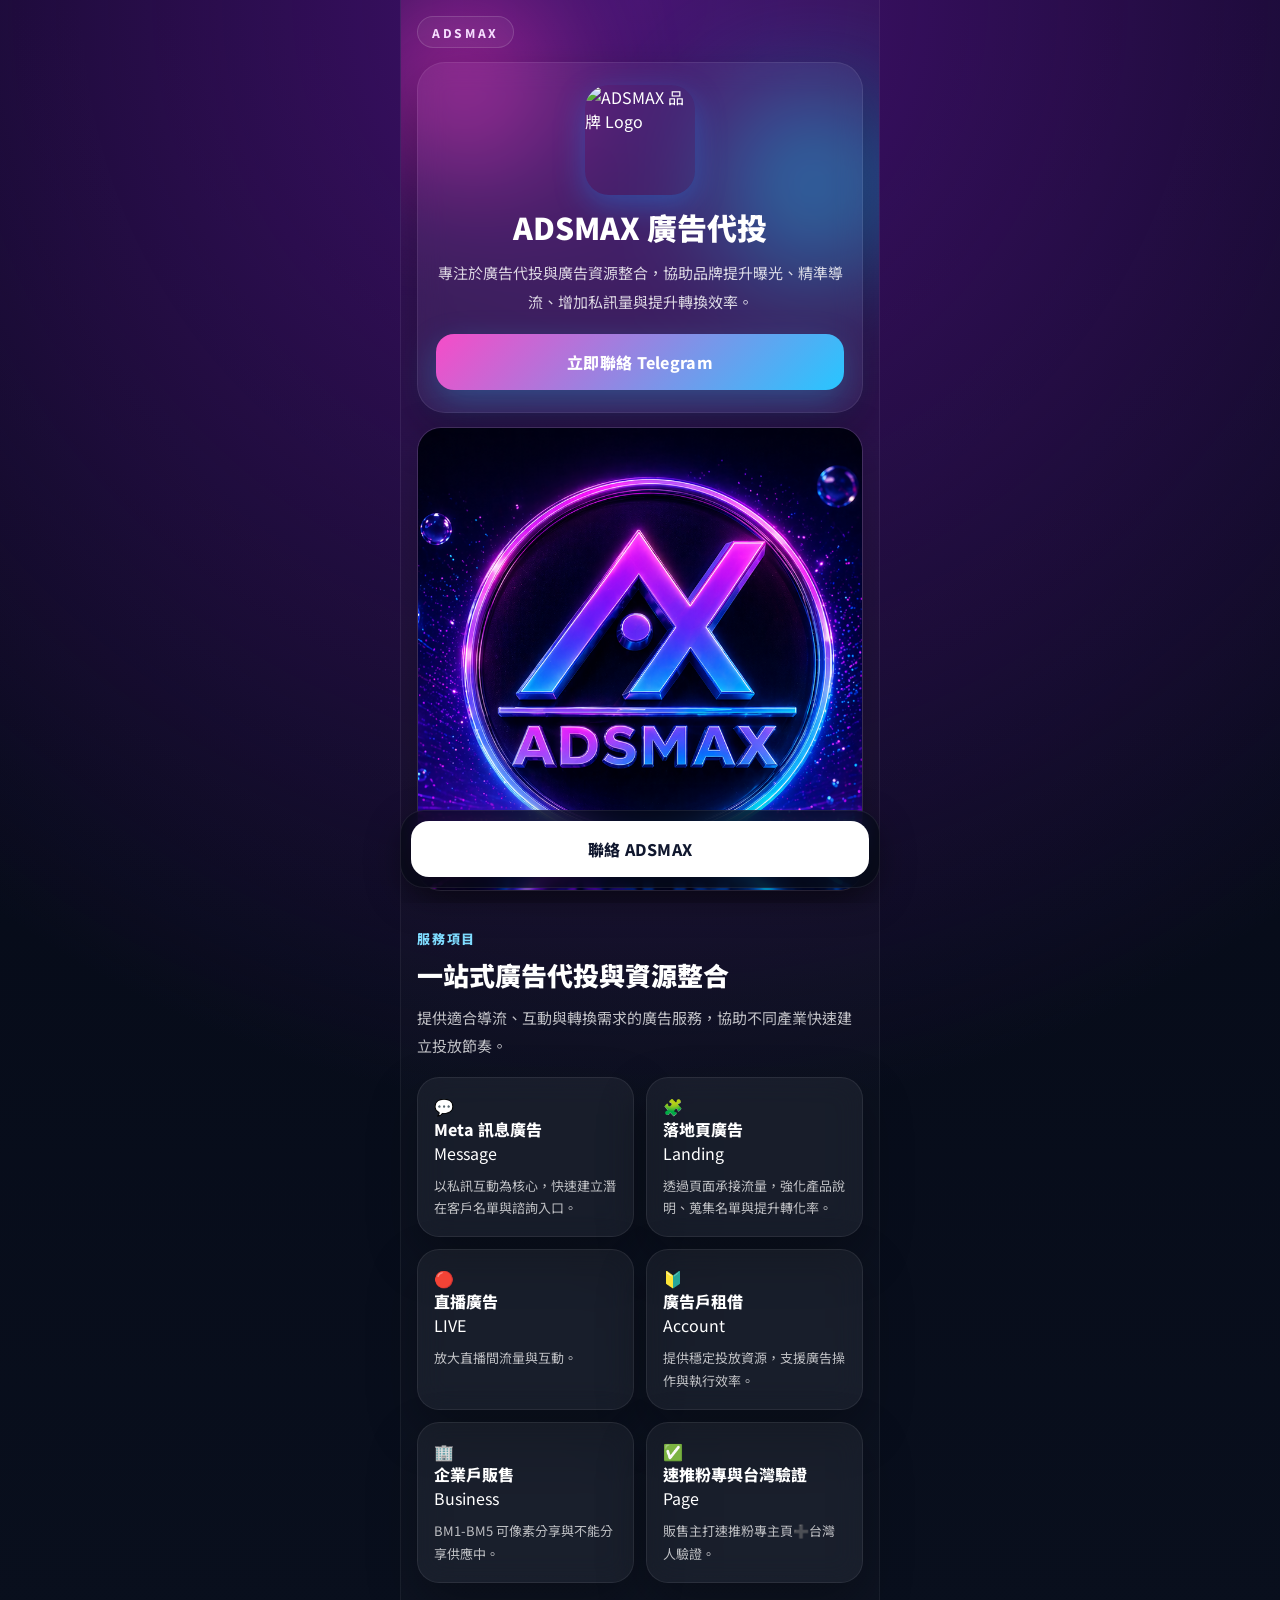
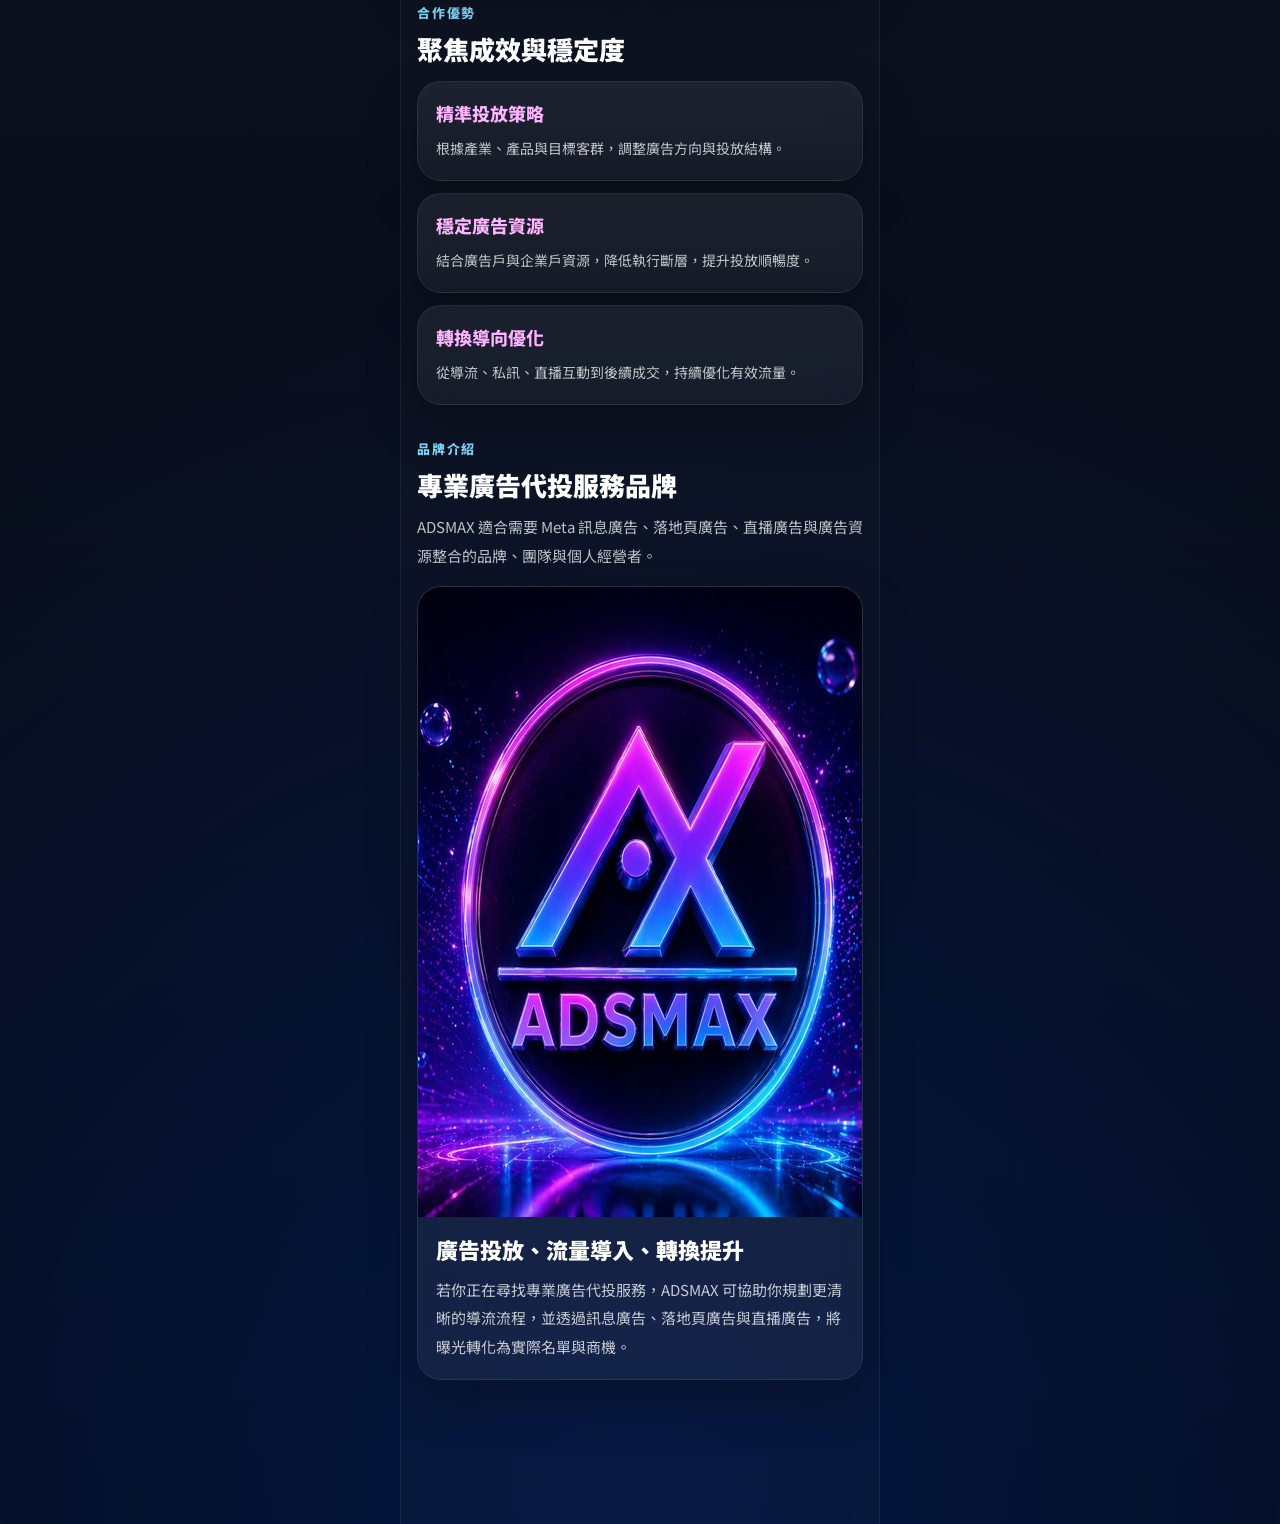
==== index.html @ 06960698 "Add files via upload" ====
<!doctype html>
<html lang="zh-Hant">
<head>
  <meta charset="utf-8">
  <meta name="viewport" content="width=device-width, initial-scale=1, viewport-fit=cover">
  <title>ADSMAX 廣告代投｜Meta 訊息廣告・落地頁廣告・直播廣告</title>
  <meta name="description" content="ADSMAX 專營廣告代投與廣告資源整合，提供 Meta 訊息廣告、落地頁廣告、直播廣告、廣告戶租借、企業戶、速推粉專與台灣驗證服務，協助品牌穩定導流、提升轉換。">
  <meta name="keywords" content="ADSMAX, 廣告代投, Meta訊息廣告, 落地頁廣告, 直播廣告, 廣告戶租借, 企業戶, 速推粉專, 台灣驗證">
  <meta name="author" content="ADSMAX">
  <meta name="robots" content="index,follow,max-image-preview:large">
  <meta name="theme-color" content="#0b0f1f">
  <link rel="icon" type="image/png" href="assets/favicon.png">
  <link rel="canonical" href="https://example.com/">
  <meta property="og:locale" content="zh_TW">
  <meta property="og:type" content="website">
  <meta property="og:title" content="ADSMAX 廣告代投｜Meta 訊息廣告・落地頁廣告・直播廣告">
  <meta property="og:description" content="專業廣告代投與廣告資源整合服務，協助品牌提升曝光、私訊量、導流與成交轉換。">
  <meta property="og:url" content="https://example.com/">
  <meta property="og:site_name" content="ADSMAX">
  <meta property="og:image" content="assets/og-image.jpg">
  <meta property="og:image:width" content="1200">
  <meta property="og:image:height" content="630">
  <meta property="og:image:alt" content="ADSMAX 廣告代投品牌視覺">
  <meta name="twitter:card" content="summary_large_image">
  <meta name="twitter:title" content="ADSMAX 廣告代投｜Meta 訊息廣告・落地頁廣告・直播廣告">
  <meta name="twitter:description" content="專業廣告代投與廣告資源整合服務，協助品牌穩定導流、提升轉換。">
  <meta name="twitter:image" content="assets/og-image.jpg">
  <script>
    window.ADSMAX_CONFIG = {
  tgLink: "https://t.me/adsmax_LBJ",
  pixelId: "1517980629716905"
};
  </script>
  <script>
    (function() {
      var pixelId = window.ADSMAX_CONFIG && window.ADSMAX_CONFIG.pixelId;
      if (!pixelId || pixelId === "YOUR_PIXEL_ID") return;
      !function(f,b,e,v,n,t,s)
      {if(f.fbq)return;n=f.fbq=function(){n.callMethod?
      n.callMethod.apply(n,arguments):n.queue.push(arguments)};
      if(!f._fbq)f._fbq=n;n.push=n;n.loaded=!0;n.version='2.0';
      n.queue=[];t=b.createElement(e);t.async=!0;
      t.src=v;s=b.getElementsByTagName(e)[0];
      s.parentNode.insertBefore(t,s)}(window, document,'script',
      'https://connect.facebook.net/en_US/fbevents.js');
      fbq('init', pixelId);
      fbq('track', 'PageView');
    })();
  </script>
  <script type="application/ld+json">
  {
    "@context":"https://schema.org",
    "@type":"ProfessionalService",
    "name":"ADSMAX",
    "image":"assets/og-image.jpg",
    "logo":"assets/adsmax-logo.png",
    "url":"https://example.com/",
    "description":"ADSMAX 專營廣告代投與廣告資源整合，提供 Meta 訊息廣告、落地頁廣告、直播廣告、廣告戶租借、企業戶、速推粉專與台灣驗證服務。",
    "areaServed":"Taiwan",
    "sameAs":["https://t.me/skype138388"],
    "serviceType":["Meta 訊息廣告","落地頁廣告","直播廣告","廣告戶租借","企業戶","速推粉專","台灣驗證"]
  }
  </script>
  <link rel="preconnect" href="https://fonts.googleapis.com">
  <link rel="preconnect" href="https://fonts.gstatic.com" crossorigin>
  <link href="https://fonts.googleapis.com/css2?family=Noto+Sans+TC:wght@400;500;700;800;900&display=swap" rel="stylesheet">
  <link rel="stylesheet" href="styles.css">
</head>
<body>
  <div class="page-shell">
    <div class="page">
      <header class="hero">
        <div class="hero-glow hero-glow-1"></div>
        <div class="hero-glow hero-glow-2"></div>
        <div class="badge">ADSMAX</div>

        <div class="hero-card">
          <img class="brand-logo" src="assets/adsmax-logo.png" alt="ADSMAX 品牌 Logo" width="240" height="240">
          <h1>ADSMAX 廣告代投</h1>
          <p class="hero-text">專注於廣告代投與廣告資源整合，協助品牌提升曝光、精準導流、增加私訊量與提升轉換效率。</p>
          <div class="hero-actions">
            <a class="primary-btn js-contact-btn" href="https://t.me/skype138388" target="_blank" rel="noopener noreferrer">立即聯絡 Telegram</a>
          </div>
        </div>

        <div class="cover-card">
          <img src="assets/adsmax-cover.png" alt="ADSMAX 廣告服務品牌形象封面圖" width="1200" height="462">
        </div>
      </header>

      <main>
        <section class="section">
          <div class="section-head">
            <span>服務項目</span>
            <h2>一站式廣告代投與資源整合</h2>
            <p>提供適合導流、互動與轉換需求的廣告服務，協助不同產業快速建立投放節奏。</p>
          </div>
<div class="service-grid">
  <article class="service-card">
    <div class="service-icon">💬</div>
    <div class="service-top">
      <h3>Meta 訊息廣告</h3>
      <span class="service-tag">Message</span>
    </div>
    <p>以私訊互動為核心，快速建立潛在客戶名單與諮詢入口。</p>
  </article>

  <article class="service-card">
    <div class="service-icon">🧩</div>
    <div class="service-top">
      <h3>落地頁廣告</h3>
      <span class="service-tag">Landing</span>
    </div>
    <p>透過頁面承接流量，強化產品說明、蒐集名單與提升轉化率。</p>
  </article>

  <article class="service-card live-card">
    <div class="service-icon">🔴</div>
    <div class="service-top">
      <h3>直播廣告</h3>
      <span class="service-tag live-tag">LIVE</span>
    </div>
    <p>放大直播間流量與互動。</p>
  </article>

  <article class="service-card">
    <div class="service-icon">🔰</div>
    <div class="service-top">
      <h3>廣告戶租借</h3>
      <span class="service-tag">Account</span>
    </div>
    <p>提供穩定投放資源，支援廣告操作與執行效率。</p>
  </article>

  <article class="service-card">
    <div class="service-icon">🏢</div>
    <div class="service-top">
      <h3>企業戶販售</h3>
      <span class="service-tag">Business</span>
    </div>
    <p>BM1-BM5 可像素分享與不能分享供應中。</p>
  </article>

  <article class="service-card">
    <div class="service-icon">✅</div>
    <div class="service-top">
      <h3>速推粉專與台灣驗證</h3>
      <span class="service-tag">Page</span>
    </div>
    <p>販售主打速推粉專主頁➕台灣人驗證。</p>
  </article>
</div>
        </section>

        <section class="section section-alt">
          <div class="section-head">
            <span>合作優勢</span>
            <h2>聚焦成效與穩定度</h2>
          </div>
          <div class="advantage-list">
            <article class="advantage-card">
              <h3>精準投放策略</h3>
              <p>根據產業、產品與目標客群，調整廣告方向與投放結構。</p>
            </article>
            <article class="advantage-card">
              <h3>穩定廣告資源</h3>
              <p>結合廣告戶與企業戶資源，降低執行斷層，提升投放順暢度。</p>
            </article>
            <article class="advantage-card">
              <h3>轉換導向優化</h3>
              <p>從導流、私訊、直播互動到後續成交，持續優化有效流量。</p>
            </article>
          </div>
        </section>

        <section class="section seo-section">
          <div class="section-head">
            <span>品牌介紹</span>
            <h2>專業廣告代投服務品牌</h2>
            <p>ADSMAX 適合需要 Meta 訊息廣告、落地頁廣告、直播廣告與廣告資源整合的品牌、團隊與個人經營者。</p>
          </div>
          <div class="seo-media-card">
            <img src="assets/og-image.jpg" alt="ADSMAX 廣告代投 SEO 形象圖片" width="1200" height="630">
            <div class="seo-copy">
              <h3>廣告投放、流量導入、轉換提升</h3>
              <p>若你正在尋找專業廣告代投服務，ADSMAX 可協助你規劃更清晰的導流流程，並透過訊息廣告、落地頁廣告與直播廣告，將曝光轉化為實際名單與商機。</p>
            </div>
          </div>
        </section>
      </main>
    </div>

    <div class="sticky-wrap">
      <div class="sticky-bar">
        <a class="sticky-btn js-contact-btn" href="https://t.me/skype138388" target="_blank" rel="noopener noreferrer">聯絡 ADSMAX</a>
      </div>
    </div>
  </div>

  <script src="script.js"></script>
</body>
</html>
---- styles.css ----
*{
  box-sizing:border-box
}
html{
  scroll-behavior:smooth
}
body{
  margin:0;
  background:#040816;
  color:#fff;
  font-family:"Noto Sans TC",system-ui,-apple-system,BlinkMacSystemFont,"Segoe UI",sans-serif
}
img{
  display:block;
  max-width:100%
}
a{
  text-decoration:none
}
.page-shell{
  min-height:100vh;
  background:
    radial-gradient(circle at top,#42106f 0%,rgba(66,16,111,0) 35%),
    radial-gradient(circle at bottom,#004fff33 0%,rgba(0,79,255,0) 40%),
    linear-gradient(180deg,#040816 0%,#090f1d 52%,#050913 100%)
}
.page{
  width:100%;
  max-width:480px;
  margin:0 auto;
  min-height:100vh;
  padding-bottom:120px;
  background:linear-gradient(180deg,rgba(255,255,255,.02),rgba(255,255,255,.01));
  border-left:1px solid rgba(255,255,255,.06);
  border-right:1px solid rgba(255,255,255,.06)
}
.hero{
  position:relative;
  overflow:hidden;
  padding:calc(16px + env(safe-area-inset-top)) 16px 12px
}
.hero-glow{
  position:absolute;
  border-radius:999px;
  filter:blur(64px);
  opacity:.55;
  pointer-events:none
}
.hero-glow-1{
  top:-10px;
  left:-30px;
  width:180px;
  height:180px;
  background:#ff33c7
}
.hero-glow-2{
  right:-20px;
  top:100px;
  width:170px;
  height:170px;
  background:#00d6ff
}
.badge{
  position:relative;
  z-index:1;
  display:inline-flex;
  align-items:center;
  justify-content:center;
  min-height:32px;
  padding:0 14px;
  border:1px solid rgba(255,255,255,.14);
  border-radius:999px;
  background:rgba(255,255,255,.05);
  color:#f7ddff;
  font-size:12px;
  font-weight:800;
  letter-spacing:.22em
}
.hero-card,.cover-card,.service-card,.advantage-card,.seo-media-card{
  border:1px solid rgba(255,255,255,.08);
  background:rgba(255,255,255,.05);
  box-shadow:0 20px 50px rgba(0,0,0,.28);
  backdrop-filter:blur(14px)
}
.hero-card{
  position:relative;
  z-index:1;
  margin-top:14px;
  padding:22px 18px;
  border-radius:28px
}
.brand-logo{
  width:110px;
  height:110px;
  margin:0 auto 14px;
  border-radius:24px;
  object-fit:cover;
  box-shadow:0 10px 30px rgba(24,153,255,.35)
}
.hero h1{
  margin:0;
  text-align:center;
  font-size:30px;
  line-height:1.2;
  font-weight:900
}
.hero-text{
  margin:14px 0 0;
  color:rgba(255,255,255,.82);
  text-align:center;
  line-height:1.9;
  font-size:15px
}
.hero-actions{
  margin-top:18px
}
.primary-btn,.sticky-btn{
  display:flex;
  align-items:center;
  justify-content:center;
  width:100%;
  min-height:56px;
  border-radius:18px;
  font-weight:800;
  letter-spacing:.02em;
  transition:transform .18s ease, box-shadow .18s ease, opacity .18s ease
}
.primary-btn{
  background:linear-gradient(135deg,#f64cc8 0%,#27c6ff 100%);
  color:#fff;
  box-shadow:0 12px 34px rgba(28,196,255,.28)
}
.primary-btn:active,.sticky-btn:active{
  transform:scale(.98)
}
.cover-card{
  position:relative;
  z-index:1;
  margin-top:14px;
  overflow:hidden;
  border-radius:24px
}
.cover-card img{
  width:100%;
  aspect-ratio:1200/462;
  object-fit:cover
}
.section{
  padding:22px 16px 8px
}
.section-alt{
  padding-top:8px
}
.section-head span{
  display:inline-block;
  color:#7fdcff;
  font-size:13px;
  font-weight:800;
  letter-spacing:.14em
}
.section-head h2{
  margin:10px 0 0;
  font-size:26px;
  line-height:1.25;
  font-weight:900
}
.section-head p{
  margin:12px 0 0;
  color:rgba(255,255,255,.74);
  line-height:1.9;
  font-size:15px
}
.service-grid{
  display:grid;
  grid-template-columns:1fr 1fr;
  gap:12px;
  margin-top:16px
}
.service-card{
  padding:16px;
  border-radius:22px
}
.service-card h3{
  margin:0;
  font-size:16px;
  line-height:1.45;
  font-weight:800
}
.service-card p{
  margin:10px 0 0;
  color:rgba(255,255,255,.72);
  font-size:13px;
  line-height:1.75
}
.advantage-list{
  display:grid;
  gap:12px;
  margin-top:16px
}
.advantage-card{
  padding:18px;
  border-radius:24px;
  background:linear-gradient(180deg,rgba(255,255,255,.07),rgba(255,255,255,.04))
}
.advantage-card h3{
  margin:0;
  color:#ffb4ff;
  font-size:18px;
  font-weight:800
}
.advantage-card p{
  margin:10px 0 0;
  color:rgba(255,255,255,.74);
  line-height:1.85;
  font-size:14px
}
.seo-section{
  padding-bottom:24px
}
.seo-media-card{
  margin-top:16px;
  overflow:hidden;
  border-radius:24px
}
.seo-media-card img{
  width:100%;
  aspect-ratio:1200/630;
  object-fit:cover
}
.seo-copy{
  padding:18px
}
.seo-copy h3{
  margin:0;
  font-size:22px;
  line-height:1.3;
  font-weight:900
}
.seo-copy p{
  margin:12px 0 0;
  color:rgba(255,255,255,.76);
  line-height:1.9;
  font-size:15px
}
.sticky-wrap{
  position:fixed;
  left:0;
  right:0;
  bottom:0;
  z-index:50;
  pointer-events:none;
  padding:12px 12px calc(12px + env(safe-area-inset-bottom))
}
.sticky-bar{
  width:100%;
  max-width:480px;
  margin:0 auto;
  padding:10px;
  border:1px solid rgba(255,255,255,.08);
  border-radius:24px;
  background:rgba(7,11,22,.78);
  box-shadow:0 12px 36px rgba(0,0,0,.28);
  backdrop-filter:blur(12px);
  pointer-events:auto
}
.sticky-btn{
  background:#ffffff;
  color:#10172e;
  box-shadow:0 12px 30px rgba(0,0,0,.2)
}
@media (max-width:380px){
  .hero h1{
    font-size:26px
  }
  .section-head h2{
    font-size:22px
  }
  .service-grid{
    grid-template-columns:1fr
  }
}
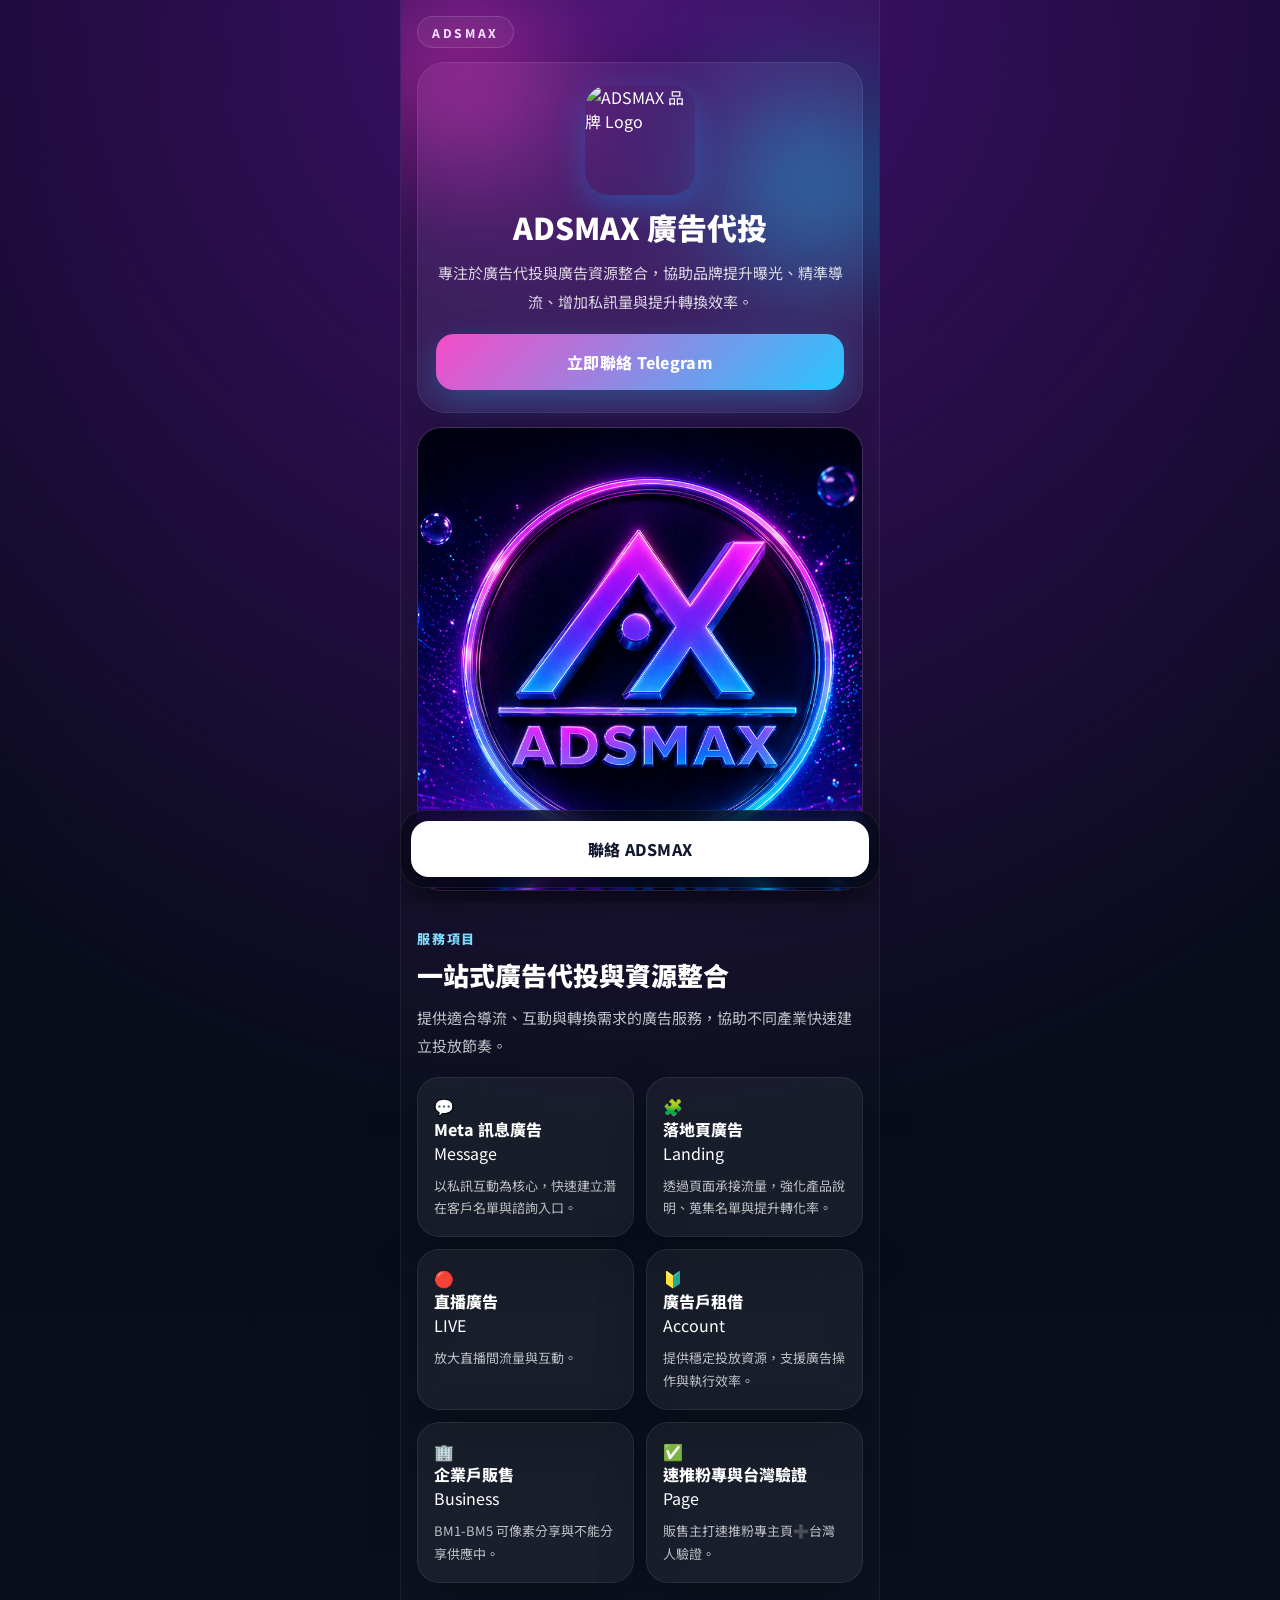
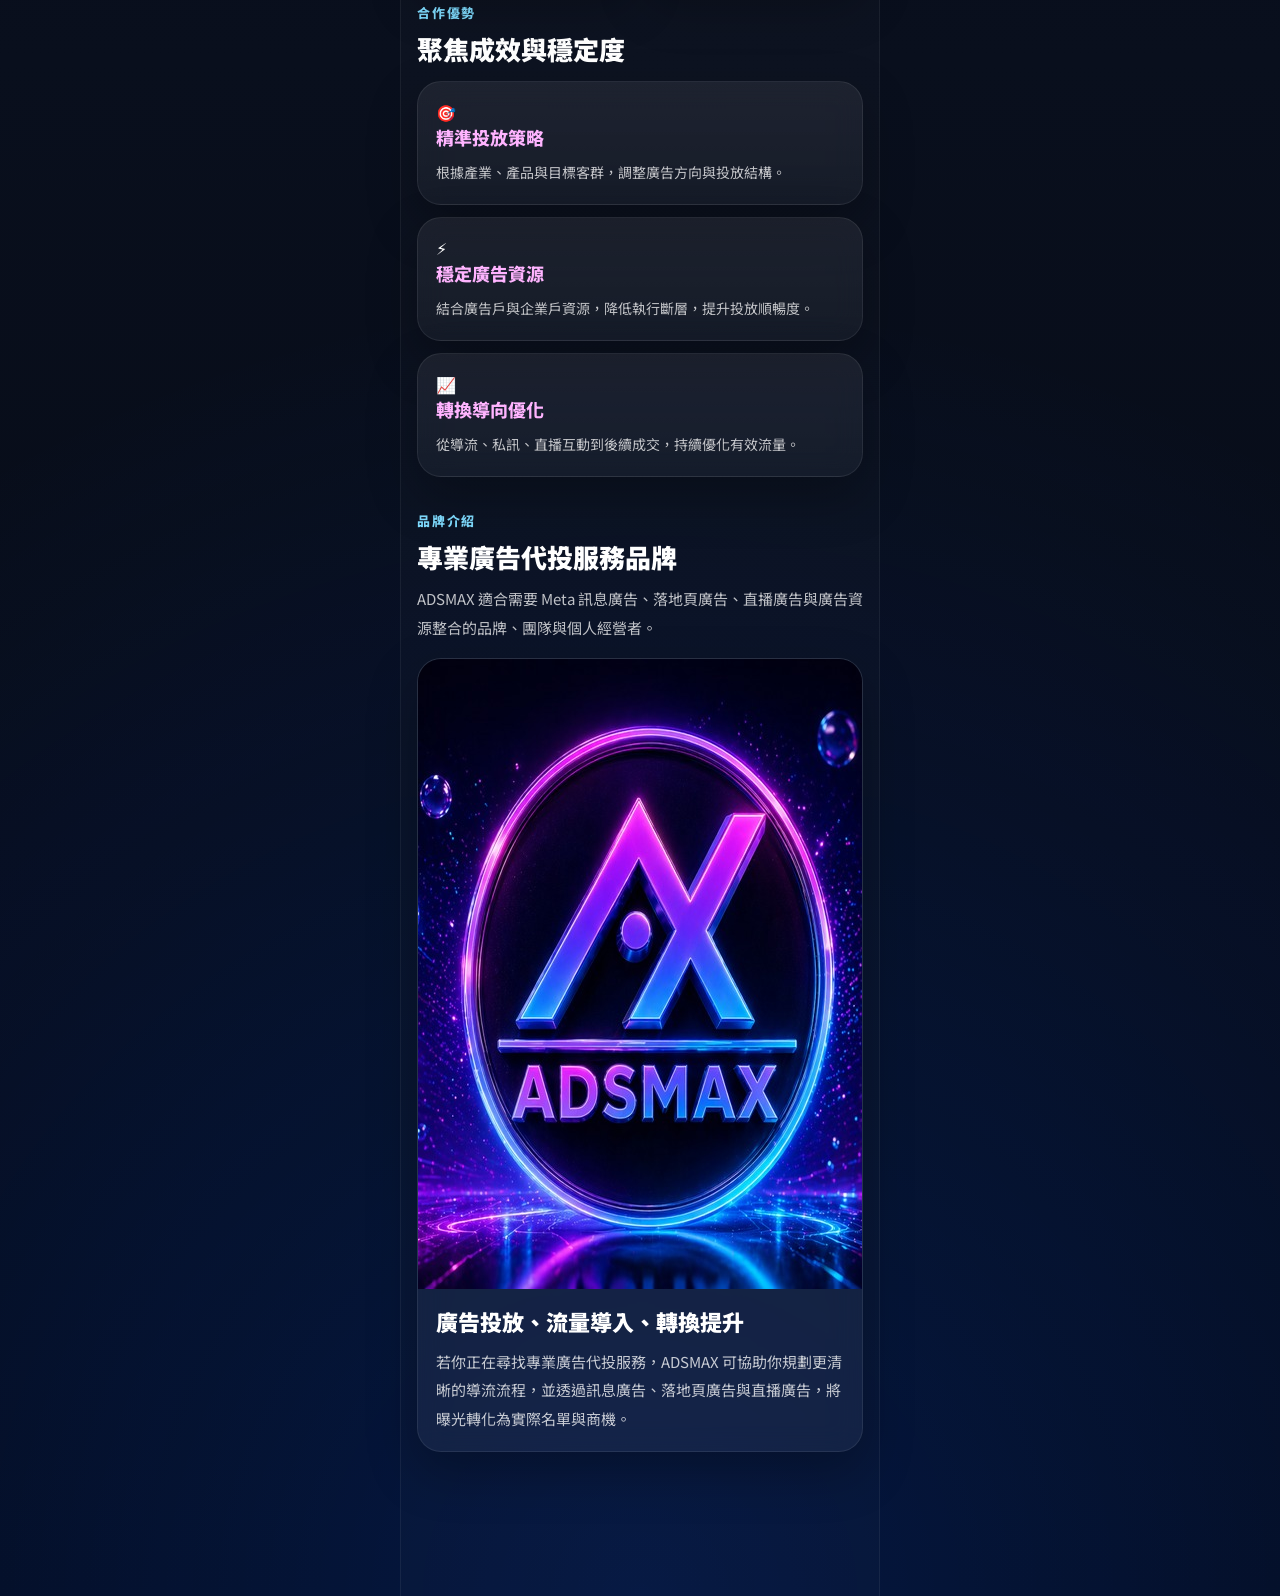
==== commit f5959514: "Update index.html" ====
--- a/index.html
+++ b/index.html
@@ -9,13 +9,14 @@
   <meta name="author" content="ADSMAX">
   <meta name="robots" content="index,follow,max-image-preview:large">
   <meta name="theme-color" content="#0b0f1f">
+  <meta name="facebook-domain-verification" content="chvbgejwsjp4p8qort4w8ii7lllhoc" />
   <link rel="icon" type="image/png" href="assets/favicon.png">
-  <link rel="canonical" href="https://example.com/">
+  <link rel="canonical" href="https://adsmaxx.com/">
   <meta property="og:locale" content="zh_TW">
   <meta property="og:type" content="website">
   <meta property="og:title" content="ADSMAX 廣告代投｜Meta 訊息廣告・落地頁廣告・直播廣告">
   <meta property="og:description" content="專業廣告代投與廣告資源整合服務，協助品牌提升曝光、私訊量、導流與成交轉換。">
-  <meta property="og:url" content="https://example.com/">
+  <meta property="og:url" content="https://adsmaxx.com/">
   <meta property="og:site_name" content="ADSMAX">
   <meta property="og:image" content="assets/og-image.jpg">
   <meta property="og:image:width" content="1200">
@@ -54,7 +55,7 @@
     "name":"ADSMAX",
     "image":"assets/og-image.jpg",
     "logo":"assets/adsmax-logo.png",
-    "url":"https://example.com/",
+    "url":"https://adsmaxx.com/",
     "description":"ADSMAX 專營廣告代投與廣告資源整合，提供 Meta 訊息廣告、落地頁廣告、直播廣告、廣告戶租借、企業戶、速推粉專與台灣驗證服務。",
     "areaServed":"Taiwan",
     "sameAs":["https://t.me/skype138388"],
@@ -158,19 +159,30 @@
             <h2>聚焦成效與穩定度</h2>
           </div>
           <div class="advantage-list">
-            <article class="advantage-card">
-              <h3>精準投放策略</h3>
-              <p>根據產業、產品與目標客群，調整廣告方向與投放結構。</p>
-            </article>
-            <article class="advantage-card">
-              <h3>穩定廣告資源</h3>
-              <p>結合廣告戶與企業戶資源，降低執行斷層，提升投放順暢度。</p>
-            </article>
-            <article class="advantage-card">
-              <h3>轉換導向優化</h3>
-              <p>從導流、私訊、直播互動到後續成交，持續優化有效流量。</p>
-            </article>
-          </div>
+  <article class="advantage-card">
+    <div class="advantage-head">
+      <div class="advantage-icon">🎯</div>
+      <h3>精準投放策略</h3>
+    </div>
+    <p>根據產業、產品與目標客群，調整廣告方向與投放結構。</p>
+  </article>
+
+  <article class="advantage-card">
+    <div class="advantage-head">
+      <div class="advantage-icon">⚡</div>
+      <h3>穩定廣告資源</h3>
+    </div>
+    <p>結合廣告戶與企業戶資源，降低執行斷層，提升投放順暢度。</p>
+  </article>
+
+  <article class="advantage-card">
+    <div class="advantage-head">
+      <div class="advantage-icon">📈</div>
+      <h3>轉換導向優化</h3>
+    </div>
+    <p>從導流、私訊、直播互動到後續成交，持續優化有效流量。</p>
+  </article>
+</div>
         </section>
 
         <section class="section seo-section">
@@ -199,4 +211,4 @@
 
   <script src="script.js"></script>
 </body>
-</html>+</html>
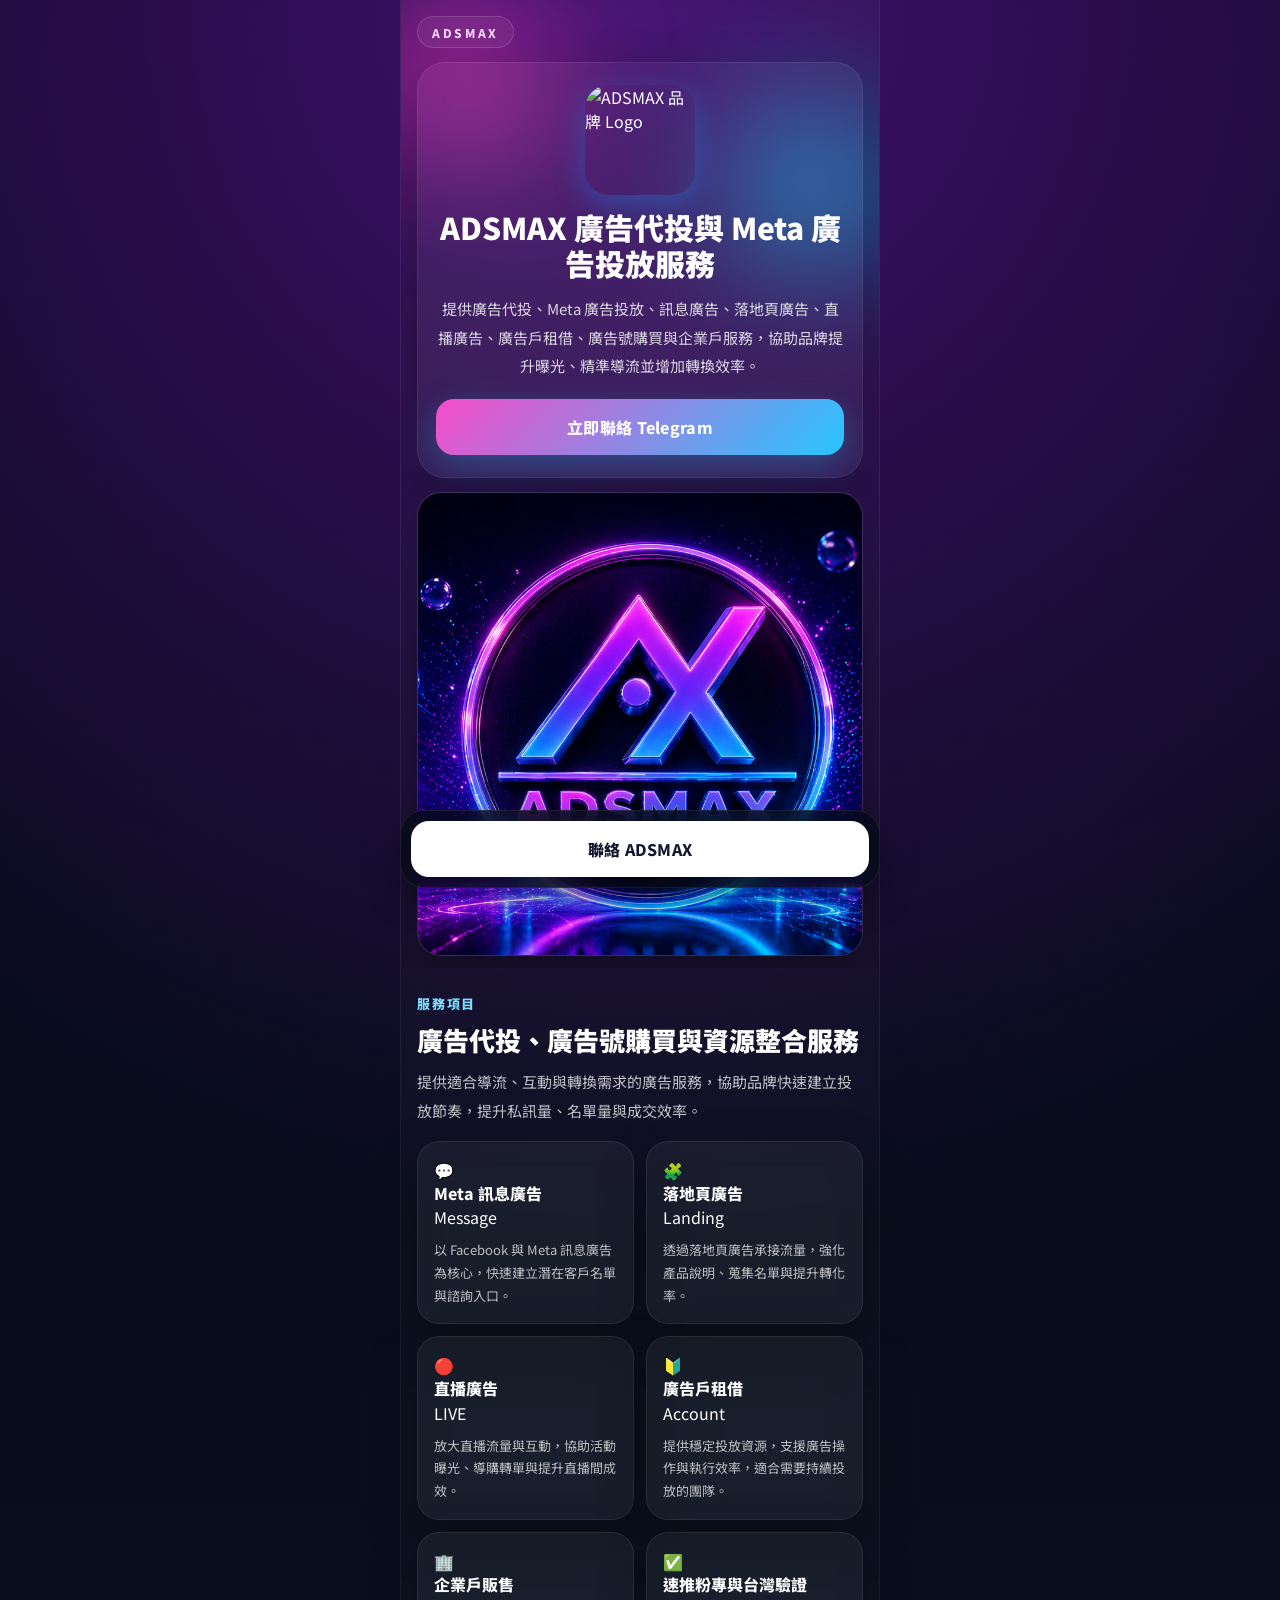
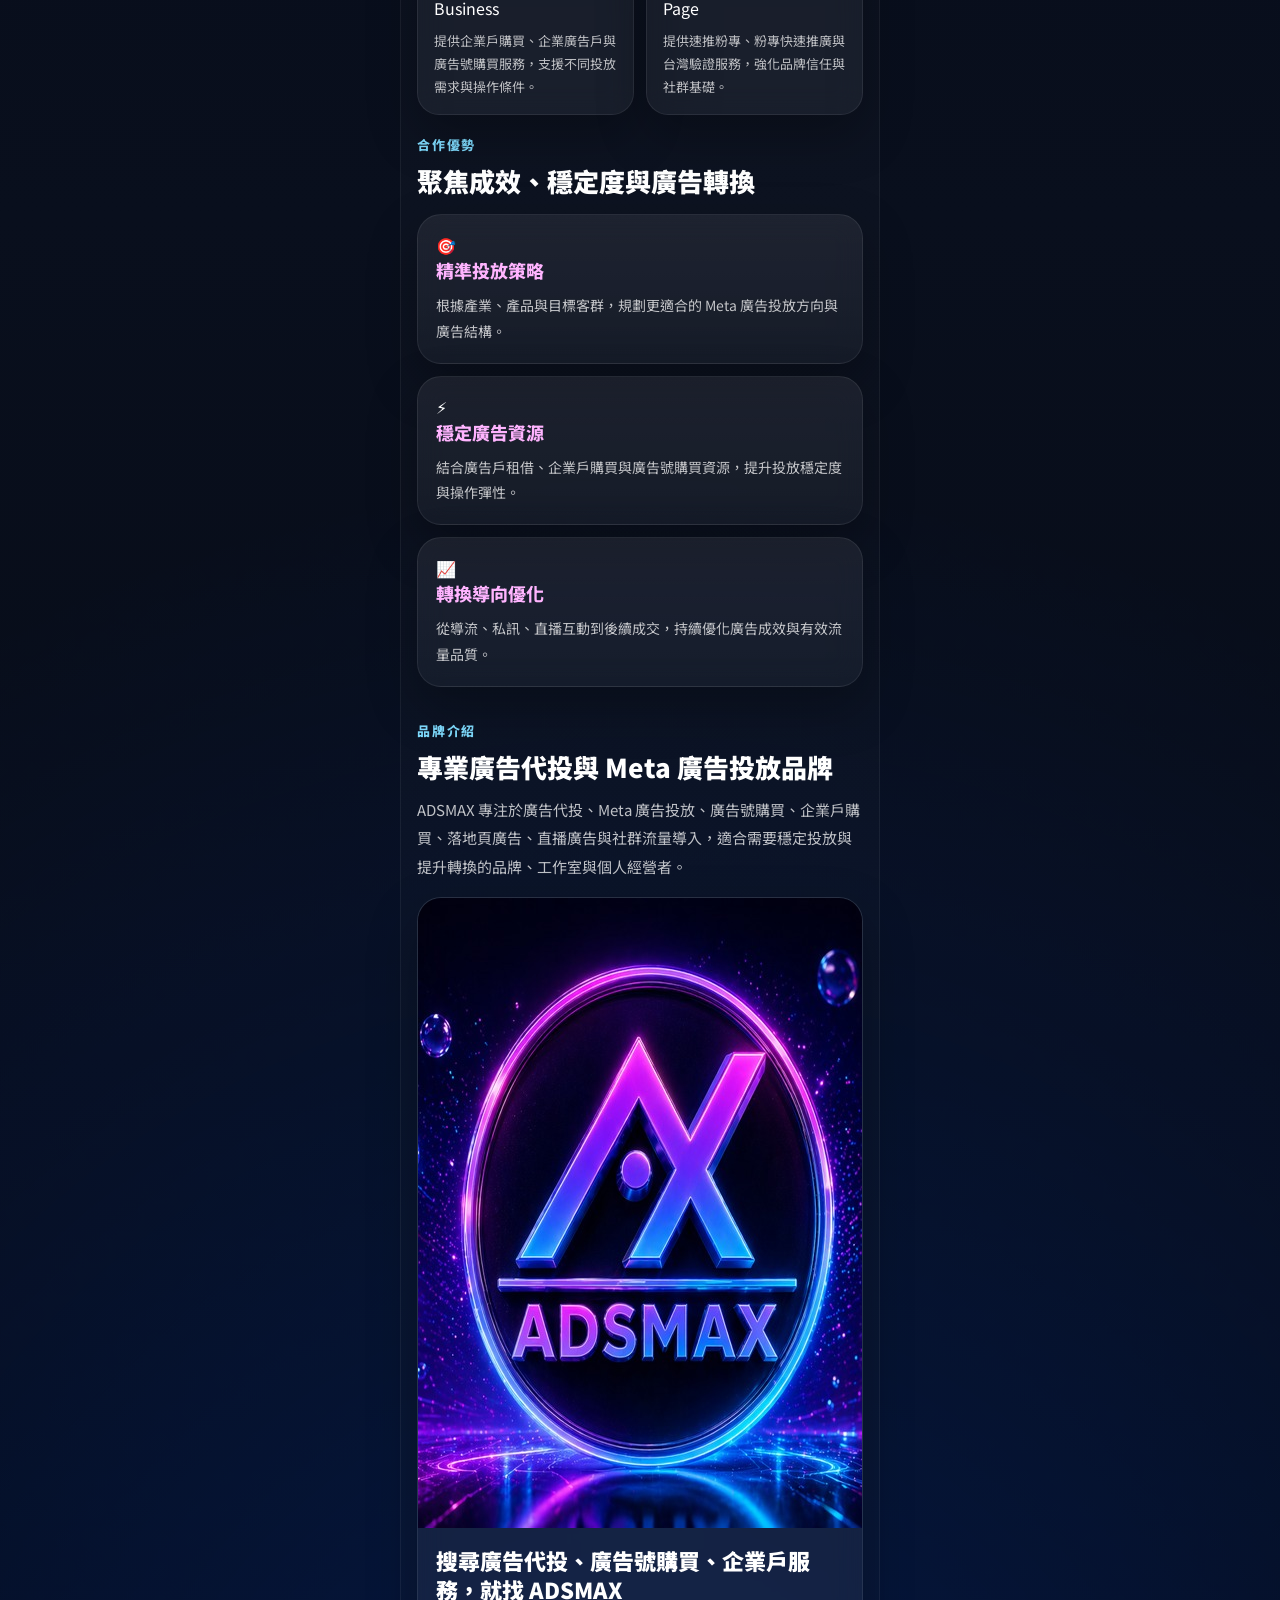
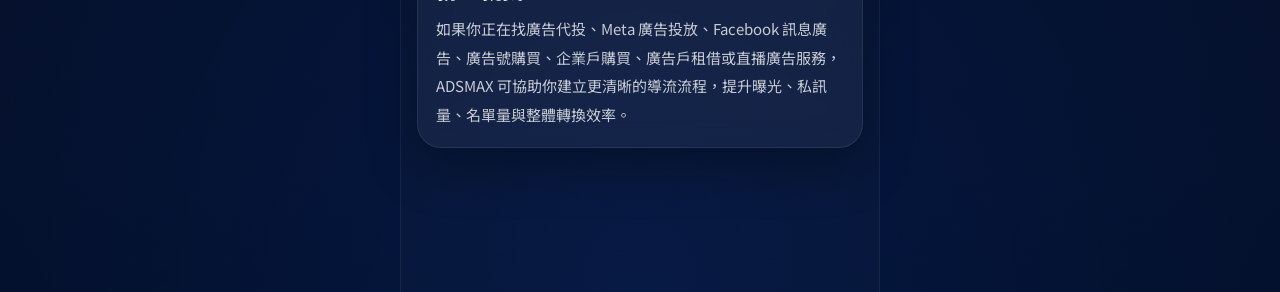
==== commit addcb9a2: "Add files via upload" ====
--- a/index.html
+++ b/index.html
@@ -3,9 +3,9 @@
 <head>
   <meta charset="utf-8">
   <meta name="viewport" content="width=device-width, initial-scale=1, viewport-fit=cover">
-  <title>ADSMAX 廣告代投｜Meta 訊息廣告・落地頁廣告・直播廣告</title>
-  <meta name="description" content="ADSMAX 專營廣告代投與廣告資源整合，提供 Meta 訊息廣告、落地頁廣告、直播廣告、廣告戶租借、企業戶、速推粉專與台灣驗證服務，協助品牌穩定導流、提升轉換。">
-  <meta name="keywords" content="ADSMAX, 廣告代投, Meta訊息廣告, 落地頁廣告, 直播廣告, 廣告戶租借, 企業戶, 速推粉專, 台灣驗證">
+  <title>廣告代投｜Meta 廣告投放・廣告號購買・企業戶服務｜ADSMAX</title>
+  <meta name="description" content="ADSMAX 提供廣告代投、Meta 廣告投放、Facebook 訊息廣告、落地頁廣告、直播廣告、廣告戶租借、廣告號購買、企業戶購買、速推粉專與台灣驗證服務，協助品牌精準導流、提升私訊量與轉換成效。">
+  <meta name="keywords" content="廣告代投, 代投, 廣告投放, Meta廣告代投, Facebook廣告代投, Instagram廣告投放, 訊息廣告, 落地頁廣告, 直播廣告, 廣告戶租借, 廣告帳號購買, 廣告號購買, 企業戶購買, 企業廣告戶, 台灣驗證, 粉專代營運, 粉專快速推廣">
   <meta name="author" content="ADSMAX">
   <meta name="robots" content="index,follow,max-image-preview:large">
   <meta name="theme-color" content="#0b0f1f">
@@ -14,23 +14,23 @@
   <link rel="canonical" href="https://adsmaxx.com/">
   <meta property="og:locale" content="zh_TW">
   <meta property="og:type" content="website">
-  <meta property="og:title" content="ADSMAX 廣告代投｜Meta 訊息廣告・落地頁廣告・直播廣告">
-  <meta property="og:description" content="專業廣告代投與廣告資源整合服務，協助品牌提升曝光、私訊量、導流與成交轉換。">
+  <meta property="og:title" content="廣告代投｜Meta 廣告投放・廣告號購買・企業戶服務｜ADSMAX">
+  <meta property="og:description" content="提供廣告代投、Meta 廣告投放、訊息廣告、落地頁廣告、直播廣告、廣告戶租借、廣告號購買、企業戶購買、速推粉專與台灣驗證服務。">
   <meta property="og:url" content="https://adsmaxx.com/">
   <meta property="og:site_name" content="ADSMAX">
-  <meta property="og:image" content="assets/og-image.jpg">
+  <meta property="og:image" content="https://adsmaxx.com/assets/og-image.jpg">
   <meta property="og:image:width" content="1200">
   <meta property="og:image:height" content="630">
   <meta property="og:image:alt" content="ADSMAX 廣告代投品牌視覺">
   <meta name="twitter:card" content="summary_large_image">
-  <meta name="twitter:title" content="ADSMAX 廣告代投｜Meta 訊息廣告・落地頁廣告・直播廣告">
-  <meta name="twitter:description" content="專業廣告代投與廣告資源整合服務，協助品牌穩定導流、提升轉換。">
-  <meta name="twitter:image" content="assets/og-image.jpg">
+  <meta name="twitter:title" content="廣告代投｜Meta 廣告投放・廣告號購買・企業戶服務｜ADSMAX">
+  <meta name="twitter:description" content="提供廣告代投、Meta 廣告投放、訊息廣告、落地頁廣告、直播廣告、廣告戶租借、廣告號購買、企業戶購買、速推粉專與台灣驗證服務。">
+  <meta name="twitter:image" content="https://adsmaxx.com/assets/og-image.jpg">
   <script>
     window.ADSMAX_CONFIG = {
-  tgLink: "https://t.me/adsmax_LBJ",
-  pixelId: "1517980629716905"
-};
+      tgLink: "https://t.me/adsmax_LBJ",
+      pixelId: "1517980629716905"
+    };
   </script>
   <script>
     (function() {
@@ -53,13 +53,13 @@
     "@context":"https://schema.org",
     "@type":"ProfessionalService",
     "name":"ADSMAX",
-    "image":"assets/og-image.jpg",
-    "logo":"assets/adsmax-logo.png",
+    "image":"https://adsmaxx.com/assets/og-image.jpg",
+    "logo":"https://adsmaxx.com/assets/adsmax-logo.png",
     "url":"https://adsmaxx.com/",
-    "description":"ADSMAX 專營廣告代投與廣告資源整合，提供 Meta 訊息廣告、落地頁廣告、直播廣告、廣告戶租借、企業戶、速推粉專與台灣驗證服務。",
+    "description":"ADSMAX 提供廣告代投、Meta 廣告投放、訊息廣告、落地頁廣告、直播廣告、廣告戶租借、廣告號購買、企業戶購買、速推粉專與台灣驗證服務。",
     "areaServed":"Taiwan",
-    "sameAs":["https://t.me/skype138388"],
-    "serviceType":["Meta 訊息廣告","落地頁廣告","直播廣告","廣告戶租借","企業戶","速推粉專","台灣驗證"]
+    "sameAs":["https://t.me/adsmax_LBJ"],
+    "serviceType":["廣告代投","Meta 廣告投放","Facebook 訊息廣告","落地頁廣告","直播廣告","廣告戶租借","廣告號購買","企業戶購買","速推粉專","台灣驗證"]
   }
   </script>
   <link rel="preconnect" href="https://fonts.googleapis.com">
@@ -77,15 +77,15 @@
 
         <div class="hero-card">
           <img class="brand-logo" src="assets/adsmax-logo.png" alt="ADSMAX 品牌 Logo" width="240" height="240">
-          <h1>ADSMAX 廣告代投</h1>
-          <p class="hero-text">專注於廣告代投與廣告資源整合，協助品牌提升曝光、精準導流、增加私訊量與提升轉換效率。</p>
+          <h1>ADSMAX 廣告代投與 Meta 廣告投放服務</h1>
+          <p class="hero-text">提供廣告代投、Meta 廣告投放、訊息廣告、落地頁廣告、直播廣告、廣告戶租借、廣告號購買與企業戶服務，協助品牌提升曝光、精準導流並增加轉換效率。</p>
           <div class="hero-actions">
-            <a class="primary-btn js-contact-btn" href="https://t.me/skype138388" target="_blank" rel="noopener noreferrer">立即聯絡 Telegram</a>
+            <a class="primary-btn js-contact-btn" href="https://t.me/adsmax_LBJ" target="_blank" rel="noopener noreferrer">立即聯絡 Telegram</a>
           </div>
         </div>
 
         <div class="cover-card">
-          <img src="assets/adsmax-cover.png" alt="ADSMAX 廣告服務品牌形象封面圖" width="1200" height="462">
+          <img src="assets/adsmax-cover.png" alt="ADSMAX 廣告代投、Meta 廣告投放與廣告資源整合服務封面圖" width="1200" height="462">
         </div>
       </header>
 
@@ -93,109 +93,109 @@
         <section class="section">
           <div class="section-head">
             <span>服務項目</span>
-            <h2>一站式廣告代投與資源整合</h2>
-            <p>提供適合導流、互動與轉換需求的廣告服務，協助不同產業快速建立投放節奏。</p>
-          </div>
-<div class="service-grid">
-  <article class="service-card">
-    <div class="service-icon">💬</div>
-    <div class="service-top">
-      <h3>Meta 訊息廣告</h3>
-      <span class="service-tag">Message</span>
-    </div>
-    <p>以私訊互動為核心，快速建立潛在客戶名單與諮詢入口。</p>
-  </article>
-
-  <article class="service-card">
-    <div class="service-icon">🧩</div>
-    <div class="service-top">
-      <h3>落地頁廣告</h3>
-      <span class="service-tag">Landing</span>
-    </div>
-    <p>透過頁面承接流量，強化產品說明、蒐集名單與提升轉化率。</p>
-  </article>
-
-  <article class="service-card live-card">
-    <div class="service-icon">🔴</div>
-    <div class="service-top">
-      <h3>直播廣告</h3>
-      <span class="service-tag live-tag">LIVE</span>
-    </div>
-    <p>放大直播間流量與互動。</p>
-  </article>
-
-  <article class="service-card">
-    <div class="service-icon">🔰</div>
-    <div class="service-top">
-      <h3>廣告戶租借</h3>
-      <span class="service-tag">Account</span>
-    </div>
-    <p>提供穩定投放資源，支援廣告操作與執行效率。</p>
-  </article>
-
-  <article class="service-card">
-    <div class="service-icon">🏢</div>
-    <div class="service-top">
-      <h3>企業戶販售</h3>
-      <span class="service-tag">Business</span>
-    </div>
-    <p>BM1-BM5 可像素分享與不能分享供應中。</p>
-  </article>
-
-  <article class="service-card">
-    <div class="service-icon">✅</div>
-    <div class="service-top">
-      <h3>速推粉專與台灣驗證</h3>
-      <span class="service-tag">Page</span>
-    </div>
-    <p>販售主打速推粉專主頁➕台灣人驗證。</p>
-  </article>
-</div>
+            <h2>廣告代投、廣告號購買與資源整合服務</h2>
+            <p>提供適合導流、互動與轉換需求的廣告服務，協助品牌快速建立投放節奏，提升私訊量、名單量與成交效率。</p>
+          </div>
+          <div class="service-grid">
+            <article class="service-card">
+              <div class="service-icon">💬</div>
+              <div class="service-top">
+                <h3>Meta 訊息廣告</h3>
+                <span class="service-tag">Message</span>
+              </div>
+              <p>以 Facebook 與 Meta 訊息廣告為核心，快速建立潛在客戶名單與諮詢入口。</p>
+            </article>
+
+            <article class="service-card">
+              <div class="service-icon">🧩</div>
+              <div class="service-top">
+                <h3>落地頁廣告</h3>
+                <span class="service-tag">Landing</span>
+              </div>
+              <p>透過落地頁廣告承接流量，強化產品說明、蒐集名單與提升轉化率。</p>
+            </article>
+
+            <article class="service-card live-card">
+              <div class="service-icon">🔴</div>
+              <div class="service-top">
+                <h3>直播廣告</h3>
+                <span class="service-tag live-tag">LIVE</span>
+              </div>
+              <p>放大直播流量與互動，協助活動曝光、導購轉單與提升直播間成效。</p>
+            </article>
+
+            <article class="service-card">
+              <div class="service-icon">🔰</div>
+              <div class="service-top">
+                <h3>廣告戶租借</h3>
+                <span class="service-tag">Account</span>
+              </div>
+              <p>提供穩定投放資源，支援廣告操作與執行效率，適合需要持續投放的團隊。</p>
+            </article>
+
+            <article class="service-card">
+              <div class="service-icon">🏢</div>
+              <div class="service-top">
+                <h3>企業戶販售</h3>
+                <span class="service-tag">Business</span>
+              </div>
+              <p>提供企業戶購買、企業廣告戶與廣告號購買服務，支援不同投放需求與操作條件。</p>
+            </article>
+
+            <article class="service-card">
+              <div class="service-icon">✅</div>
+              <div class="service-top">
+                <h3>速推粉專與台灣驗證</h3>
+                <span class="service-tag">Page</span>
+              </div>
+              <p>提供速推粉專、粉專快速推廣與台灣驗證服務，強化品牌信任與社群基礎。</p>
+            </article>
+          </div>
         </section>
 
         <section class="section section-alt">
           <div class="section-head">
             <span>合作優勢</span>
-            <h2>聚焦成效與穩定度</h2>
+            <h2>聚焦成效、穩定度與廣告轉換</h2>
           </div>
           <div class="advantage-list">
-  <article class="advantage-card">
-    <div class="advantage-head">
-      <div class="advantage-icon">🎯</div>
-      <h3>精準投放策略</h3>
-    </div>
-    <p>根據產業、產品與目標客群，調整廣告方向與投放結構。</p>
-  </article>
-
-  <article class="advantage-card">
-    <div class="advantage-head">
-      <div class="advantage-icon">⚡</div>
-      <h3>穩定廣告資源</h3>
-    </div>
-    <p>結合廣告戶與企業戶資源，降低執行斷層，提升投放順暢度。</p>
-  </article>
-
-  <article class="advantage-card">
-    <div class="advantage-head">
-      <div class="advantage-icon">📈</div>
-      <h3>轉換導向優化</h3>
-    </div>
-    <p>從導流、私訊、直播互動到後續成交，持續優化有效流量。</p>
-  </article>
-</div>
+            <article class="advantage-card">
+              <div class="advantage-head">
+                <div class="advantage-icon">🎯</div>
+                <h3>精準投放策略</h3>
+              </div>
+              <p>根據產業、產品與目標客群，規劃更適合的 Meta 廣告投放方向與廣告結構。</p>
+            </article>
+
+            <article class="advantage-card">
+              <div class="advantage-head">
+                <div class="advantage-icon">⚡</div>
+                <h3>穩定廣告資源</h3>
+              </div>
+              <p>結合廣告戶租借、企業戶購買與廣告號購買資源，提升投放穩定度與操作彈性。</p>
+            </article>
+
+            <article class="advantage-card">
+              <div class="advantage-head">
+                <div class="advantage-icon">📈</div>
+                <h3>轉換導向優化</h3>
+              </div>
+              <p>從導流、私訊、直播互動到後續成交，持續優化廣告成效與有效流量品質。</p>
+            </article>
+          </div>
         </section>
 
         <section class="section seo-section">
           <div class="section-head">
             <span>品牌介紹</span>
-            <h2>專業廣告代投服務品牌</h2>
-            <p>ADSMAX 適合需要 Meta 訊息廣告、落地頁廣告、直播廣告與廣告資源整合的品牌、團隊與個人經營者。</p>
+            <h2>專業廣告代投與 Meta 廣告投放品牌</h2>
+            <p>ADSMAX 專注於廣告代投、Meta 廣告投放、廣告號購買、企業戶購買、落地頁廣告、直播廣告與社群流量導入，適合需要穩定投放與提升轉換的品牌、工作室與個人經營者。</p>
           </div>
           <div class="seo-media-card">
-            <img src="assets/og-image.jpg" alt="ADSMAX 廣告代投 SEO 形象圖片" width="1200" height="630">
+            <img src="assets/og-image.jpg" alt="ADSMAX 廣告代投、Meta 廣告投放、廣告號購買與企業戶服務形象圖片" width="1200" height="630">
             <div class="seo-copy">
-              <h3>廣告投放、流量導入、轉換提升</h3>
-              <p>若你正在尋找專業廣告代投服務，ADSMAX 可協助你規劃更清晰的導流流程，並透過訊息廣告、落地頁廣告與直播廣告，將曝光轉化為實際名單與商機。</p>
+              <h3>搜尋廣告代投、廣告號購買、企業戶服務，就找 ADSMAX</h3>
+              <p>如果你正在找廣告代投、Meta 廣告投放、Facebook 訊息廣告、廣告號購買、企業戶購買、廣告戶租借或直播廣告服務，ADSMAX 可協助你建立更清晰的導流流程，提升曝光、私訊量、名單量與整體轉換效率。</p>
             </div>
           </div>
         </section>
@@ -204,11 +204,11 @@
 
     <div class="sticky-wrap">
       <div class="sticky-bar">
-        <a class="sticky-btn js-contact-btn" href="https://t.me/skype138388" target="_blank" rel="noopener noreferrer">聯絡 ADSMAX</a>
+        <a class="sticky-btn js-contact-btn" href="https://t.me/adsmax_LBJ" target="_blank" rel="noopener noreferrer">聯絡 ADSMAX</a>
       </div>
     </div>
   </div>
 
   <script src="script.js"></script>
 </body>
-</html>
+</html>
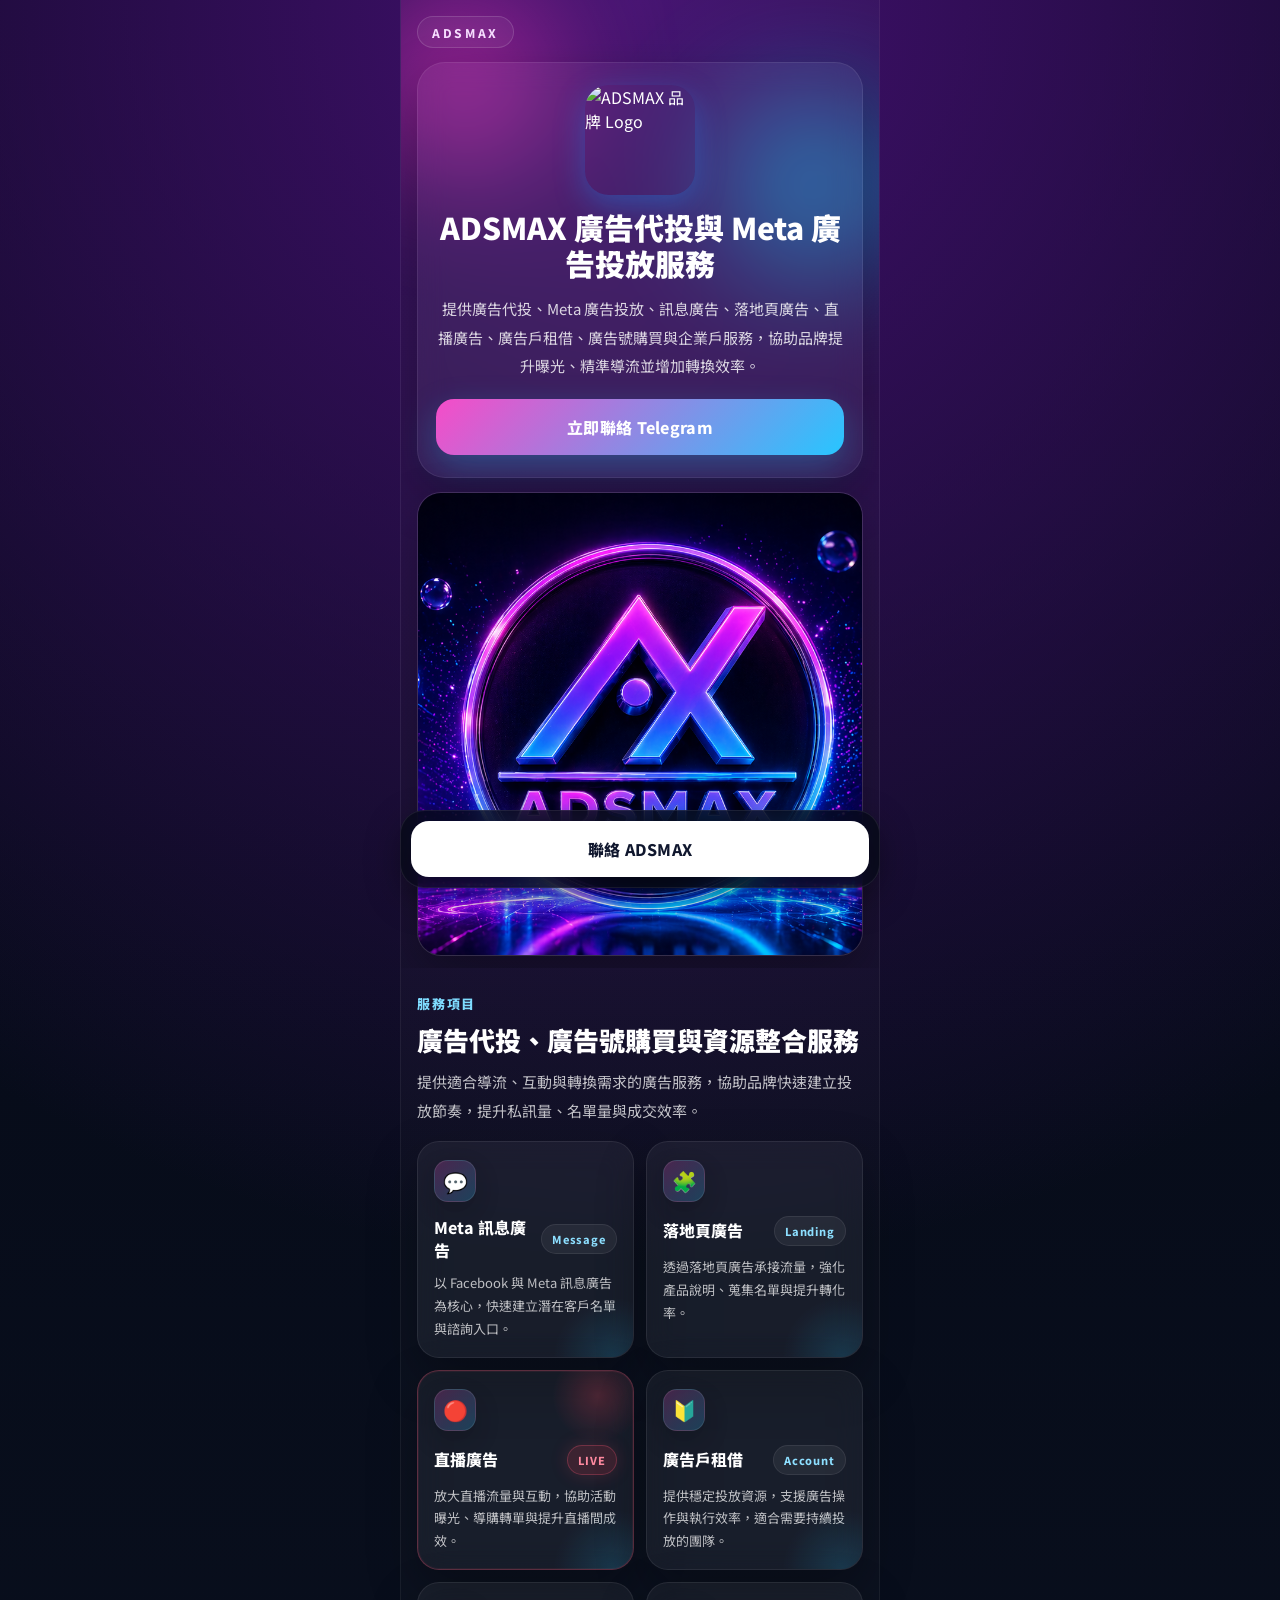
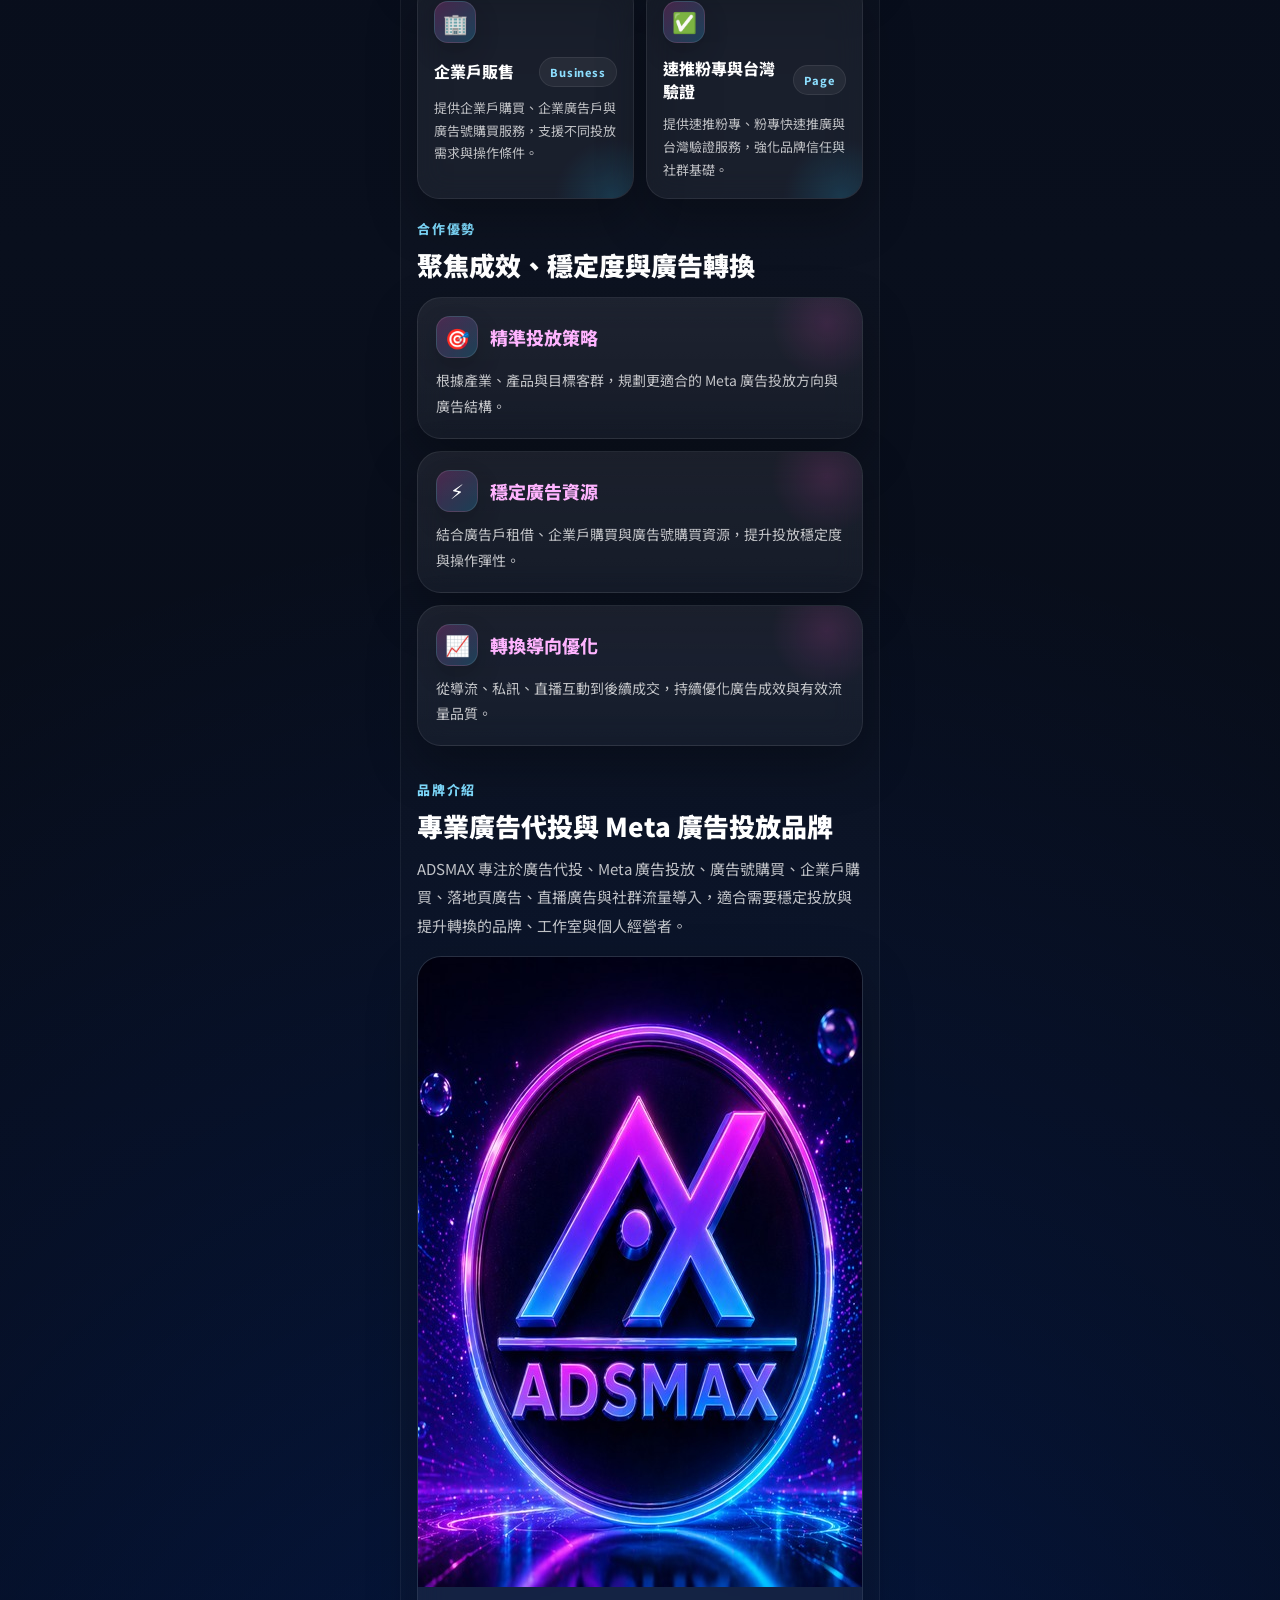
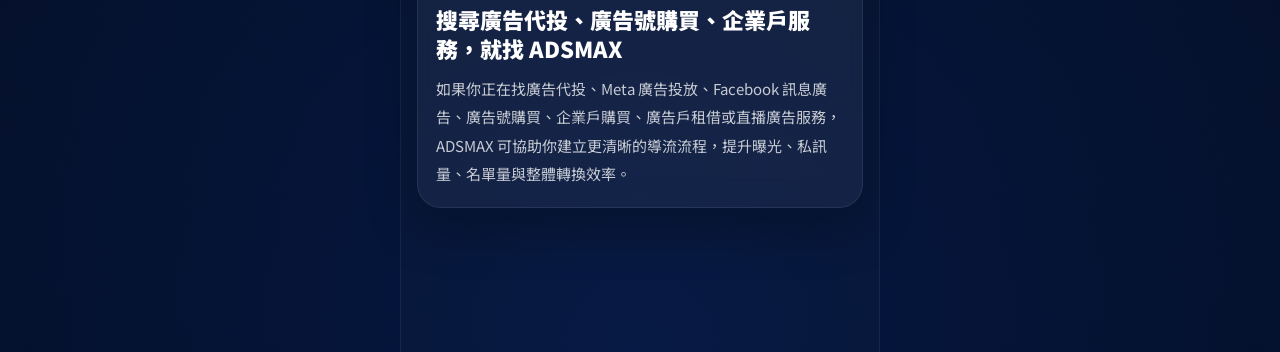
==== commit 5eed5fdf: "Add files via upload" ====
--- a/index.html
+++ b/index.html
@@ -211,4 +211,4 @@
 
   <script src="script.js"></script>
 </body>
-</html>+</html>
--- a/styles.css
+++ b/styles.css
@@ -177,8 +177,44 @@
   margin-top:16px
 }
 .service-card{
-  padding:16px;
-  border-radius:22px
+  position:relative;
+  padding:18px 16px 16px;
+  border-radius:22px;
+  overflow:hidden;
+  transition:transform .2s ease, box-shadow .2s ease, border-color .2s ease
+}
+.service-card::before{
+  content:"";
+  position:absolute;
+  inset:auto -40px -60px auto;
+  width:120px;
+  height:120px;
+  border-radius:999px;
+  background:radial-gradient(circle,rgba(39,198,255,.16) 0%,rgba(39,198,255,0) 70%);
+  pointer-events:none
+}
+.service-card:active{
+  transform:scale(.985)
+}
+.service-top{
+  display:flex;
+  align-items:center;
+  justify-content:space-between;
+  gap:10px;
+  margin-bottom:10px
+}
+.service-icon{
+  display:flex;
+  align-items:center;
+  justify-content:center;
+  width:42px;
+  height:42px;
+  margin-bottom:14px;
+  border-radius:14px;
+  background:linear-gradient(135deg,rgba(246,76,200,.22),rgba(39,198,255,.22));
+  border:1px solid rgba(255,255,255,.1);
+  box-shadow:0 10px 24px rgba(0,0,0,.18);
+  font-size:20px
 }
 .service-card h3{
   margin:0;
@@ -192,15 +228,78 @@
   font-size:13px;
   line-height:1.75
 }
+.service-tag{
+  flex-shrink:0;
+  padding:6px 10px;
+  border-radius:999px;
+  background:rgba(255,255,255,.06);
+  border:1px solid rgba(255,255,255,.08);
+  color:#8ddfff;
+  font-size:11px;
+  font-weight:800;
+  letter-spacing:.08em
+}
+.live-card{
+  border-color:rgba(255,90,120,.3);
+  box-shadow:0 20px 50px rgba(0,0,0,.28),0 0 0 1px rgba(255,90,120,.08) inset
+}
+.live-card::after{
+  content:"";
+  position:absolute;
+  top:-20px;
+  right:-10px;
+  width:90px;
+  height:90px;
+  border-radius:999px;
+  background:radial-gradient(circle,rgba(255,70,90,.22) 0%,rgba(255,70,90,0) 72%);
+  pointer-events:none
+}
+.live-tag{
+  background:rgba(255,70,90,.16);
+  border-color:rgba(255,90,120,.28);
+  color:#ff8aa0;
+  box-shadow:0 0 18px rgba(255,70,90,.18)
+}
 .advantage-list{
   display:grid;
   gap:12px;
   margin-top:16px
 }
 .advantage-card{
+  position:relative;
   padding:18px;
   border-radius:24px;
-  background:linear-gradient(180deg,rgba(255,255,255,.07),rgba(255,255,255,.04))
+  background:linear-gradient(180deg,rgba(255,255,255,.07),rgba(255,255,255,.04));
+  overflow:hidden
+}
+.advantage-card::before{
+  content:"";
+  position:absolute;
+  top:-30px;
+  right:-20px;
+  width:110px;
+  height:110px;
+  border-radius:999px;
+  background:radial-gradient(circle,rgba(246,76,200,.14) 0%,rgba(246,76,200,0) 72%);
+  pointer-events:none
+}
+.advantage-head{
+  display:flex;
+  align-items:center;
+  gap:12px;
+  margin-bottom:10px
+}
+.advantage-icon{
+  display:flex;
+  align-items:center;
+  justify-content:center;
+  width:42px;
+  height:42px;
+  border-radius:14px;
+  background:linear-gradient(135deg,rgba(246,76,200,.22),rgba(39,198,255,.2));
+  border:1px solid rgba(255,255,255,.1);
+  box-shadow:0 10px 24px rgba(0,0,0,.18);
+  font-size:20px
 }
 .advantage-card h3{
   margin:0;
@@ -278,4 +377,4 @@
   .service-grid{
     grid-template-columns:1fr
   }
-}+}
